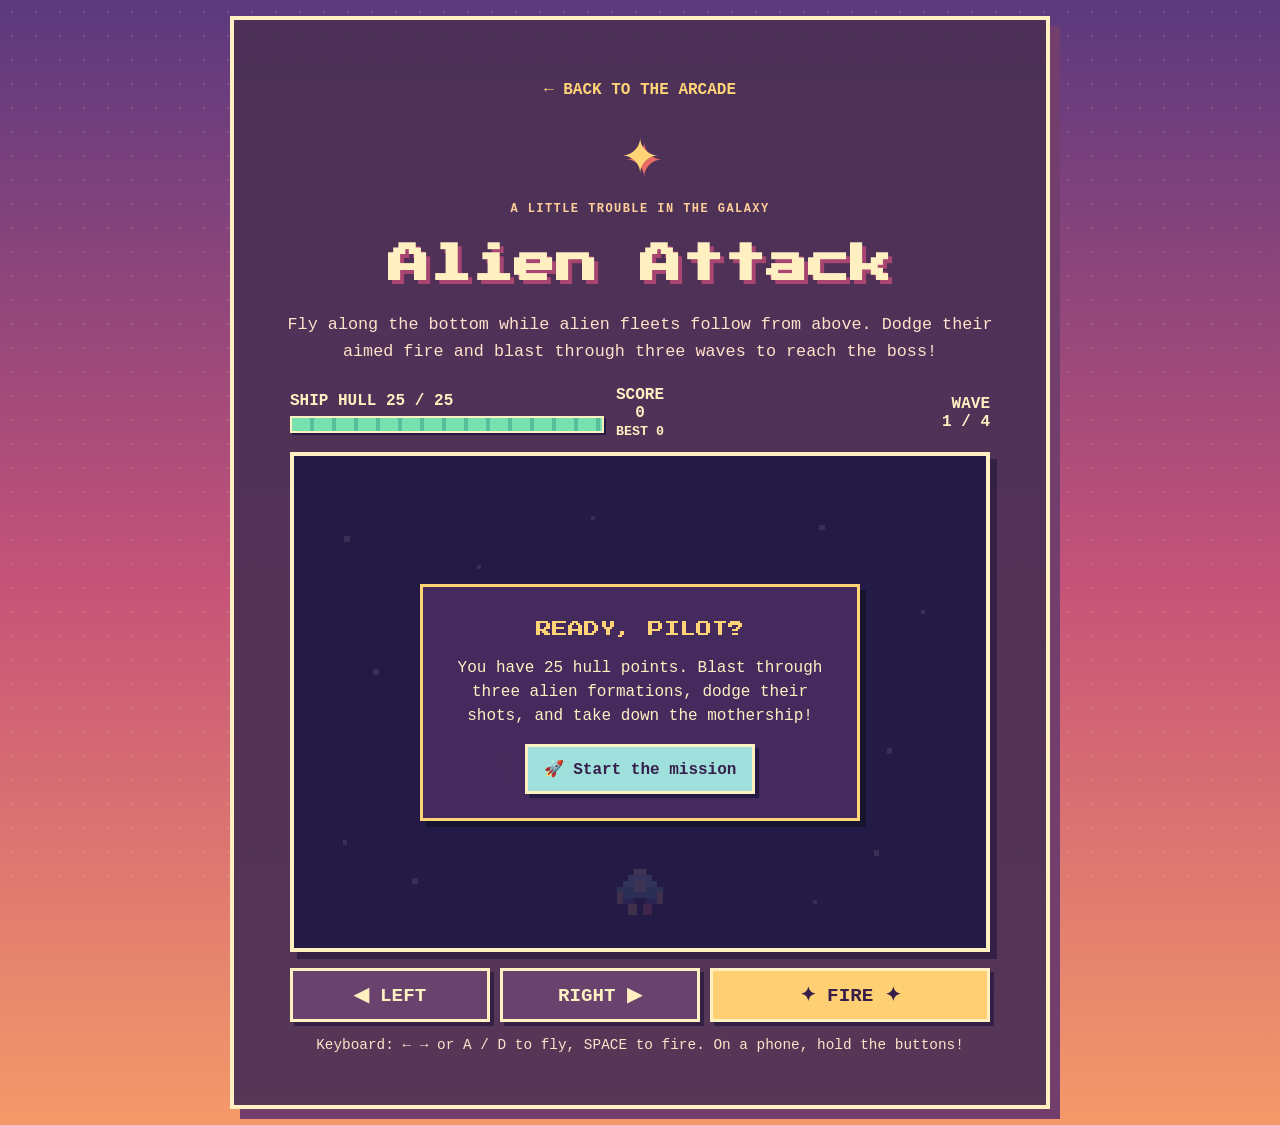
==== games/alien-attack.html @ 05b0c76c "Make alien waves follow the player" ====
<!doctype html>
<html lang="en">
<head>
  <meta charset="utf-8">
  <meta name="viewport" content="width=device-width, initial-scale=1">
  <meta name="theme-color" content="#241a46">
  <title>Alien Attack · Sunset Arcade</title>
  <link rel="icon" href="../Pixel%20Star%20Gamer%20Icon.png" type="image/png">
  <link rel="stylesheet" href="../arcade.css">
  <style>
    .space-game { width: min(100%, 820px); }
    .space-hud { width: min(100%, 700px); margin: 1.25rem auto .8rem; display: grid; grid-template-columns: 1fr auto 1fr; align-items: center; gap: .75rem; text-align: left; font-weight: bold; }
    .hud-score { text-align: center; }
    .hud-wave { text-align: right; }
    .health-track, .boss-track { height: 17px; margin-top: .35rem; border: 2px solid #fff0c2; background: #342347; box-shadow: 2px 2px #241a46; }
    .health-fill { height: 100%; width: 100%; background: repeating-linear-gradient(90deg,#78e1b0 0 18px,#54bf9a 18px 22px); transition: width .2s steps(4,end); }
    .boss-hud { display: none; width: min(100%,700px); margin: 0 auto .65rem; text-align: left; color: #ffd3e6; font-weight: bold; }
    .boss-hud.show { display: block; }
    .boss-fill { height: 100%; width: 100%; background: repeating-linear-gradient(90deg,#fb658d 0 18px,#d74479 18px 22px); transition: width .15s steps(3,end); }
    .space-screen { position: relative; width: min(100%,700px); aspect-ratio: 7 / 5; margin: 0 auto; overflow: hidden; border: 4px solid #fff0c2; background: #201c42; box-shadow: 7px 7px #332044; touch-action: none; }
    .space-svg { display: block; width: 100%; height: 100%; image-rendering: pixelated; }
    .space-overlay { position: absolute; inset: 0; z-index: 4; display: grid; place-items: center; padding: 1rem; background: #241a46df; }
    .space-overlay[hidden] { display: none; }
    .overlay-card { width: min(100%, 440px); padding: clamp(.8rem,4vw,1.5rem); border: 3px solid #ffd477; background: #482b5fee; box-shadow: 6px 6px #17142d; }
    .overlay-card h2 { margin: .25rem 0 .75rem; color: #ffd477; font: 1rem/1.8 "Press Start 2P","Courier New",monospace; }
    .overlay-card p { margin: .5rem 0 1rem; line-height: 1.5; }
    .space-start { min-height: 48px; padding: .75rem 1rem; border: 3px solid #fff0c2; color: #351f4c; background: #9fe0dc; box-shadow: 4px 4px #241a46; font: bold 1rem "Courier New",monospace; cursor: pointer; touch-action: manipulation; }
    .space-start:hover { transform: translateY(-2px); }
    .space-controls { width: min(100%,700px); margin: 1rem auto 0; display: grid; grid-template-columns: 1fr 1fr 1.4fr; gap: .65rem; }
    .space-control { min-height: 54px; border: 3px solid #fff0c2; color: #fff0c2; background: #69436d; box-shadow: 4px 4px #332044; font: bold 1.2rem "Courier New",monospace; touch-action: manipulation; user-select: none; -webkit-user-select: none; }
    .space-control.fire-control { color: #391e49; background: #ffcf73; }
    .space-control:active, .space-control.held { transform: translateY(3px); box-shadow: 1px 1px #332044; background: #956080; }
    .space-control.fire-control:active, .space-control.fire-control.held { background: #ffab59; }
    .space-help { margin: .8rem auto 0; color: #ffe2ca; font-size: .9rem; line-height: 1.5; }
    .engine-pixel { animation: engine .22s steps(2,end) infinite alternate; }
    .pixel-shot { animation: shot-glow .12s steps(2,end) infinite alternate; }
    @keyframes engine { to { opacity: .55; } }
    @keyframes shot-glow { to { opacity: .68; } }
    @media(max-width:560px){
      .space-game { padding-left: .65rem; padding-right: .65rem; }
      .space-hud { grid-template-columns: 1fr auto; font-size: .86rem; gap: .45rem .6rem; }
      .hud-score { grid-column: 1; grid-row: 2; text-align: left; }
      .hud-wave { grid-column: 2; grid-row: 2; }
      .health-track, .boss-track { height: 14px; }
      .space-screen { aspect-ratio: 5 / 4; }
      .space-controls { gap: .5rem; margin-top: .85rem; }
      .space-control { min-height: 58px; font-size: 1.25rem; }
      .space-help { font-size: .82rem; }
      .overlay-card h2 { font-size: .78rem; }
      .overlay-card p { font-size: .9rem; }
    }
    @media(prefers-reduced-motion:reduce){.engine-pixel,.pixel-shot{animation:none}}
  </style>
</head>
<body>
  <main class="game-page space-game">
    <a class="back-link" href="../index.html">← BACK TO THE ARCADE</a>
    <div class="pixel-sun" aria-hidden="true">✦</div>
    <p class="eyebrow">A LITTLE TROUBLE IN THE GALAXY</p>
    <h1>Alien Attack</h1>
    <p class="game-description">Fly along the bottom while alien fleets follow from above. Dodge their aimed fire and blast through three waves to reach the boss!</p>

    <div class="space-hud" aria-label="Game status">
      <div class="hud-health">SHIP HULL <span id="health-readout">25 / 25</span><div class="health-track" role="meter" aria-label="Ship health" aria-valuemin="0" aria-valuemax="25" aria-valuenow="25"><div class="health-fill" id="health-fill"></div></div></div>
      <div class="hud-score">SCORE<br><span id="score-readout">0</span><br><small>BEST <span id="best-readout">0</span></small></div>
      <div class="hud-wave">WAVE<br><span id="wave-readout">1 / 4</span></div>
    </div>
    <div class="boss-hud" id="boss-hud">MOTHERSHIP HULL<div class="boss-track" role="meter" aria-label="Mothership health" aria-valuemin="0" aria-valuemax="40" aria-valuenow="40"><div class="boss-fill" id="boss-fill"></div></div></div>

    <div class="space-screen" id="space-screen" aria-label="Pixel art space battle">
      <svg class="space-svg" id="space-svg" viewBox="0 0 480 320" role="img" aria-label="A tiny pixel spaceship faces an alien fleet among the stars" shape-rendering="crispEdges">
        <defs>
          <g id="ship-art">
            <rect x="12" y="0" width="8" height="4" fill="#fff0c2"/><rect x="8" y="4" width="16" height="4" fill="#9fe0dc"/><rect x="4" y="8" width="24" height="4" fill="#9fe0dc"/><rect x="0" y="12" width="32" height="8" fill="#65c9c0"/><rect x="4" y="20" width="8" height="4" fill="#5b73b9"/><rect x="20" y="20" width="8" height="4" fill="#5b73b9"/><rect x="12" y="8" width="8" height="8" fill="#fff0c2"/><rect x="0" y="16" width="4" height="8" fill="#ffcf73"/><rect x="28" y="16" width="4" height="8" fill="#ffcf73"/>
          </g>
          <g id="alien-art">
            <rect x="8" y="0" width="8" height="4" fill="#cbff8c"/><rect x="4" y="4" width="16" height="4" fill="#9be26f"/><rect x="0" y="8" width="24" height="8" fill="#77d28a"/><rect x="4" y="16" width="4" height="4" fill="#77d28a"/><rect x="16" y="16" width="4" height="4" fill="#77d28a"/><rect x="4" y="8" width="4" height="4" fill="#30264f"/><rect x="16" y="8" width="4" height="4" fill="#30264f"/><rect x="0" y="4" width="4" height="4" fill="#ffd477"/><rect x="20" y="4" width="4" height="4" fill="#ffd477"/>
          </g>
          <g id="alien-blue-art">
            <rect x="8" y="0" width="8" height="4" fill="#b8e6ff"/><rect x="4" y="4" width="16" height="4" fill="#7dc4f0"/><rect x="0" y="8" width="24" height="8" fill="#608ed2"/><rect x="4" y="16" width="4" height="4" fill="#608ed2"/><rect x="16" y="16" width="4" height="4" fill="#608ed2"/><rect x="4" y="8" width="4" height="4" fill="#30264f"/><rect x="16" y="8" width="4" height="4" fill="#30264f"/><rect x="0" y="4" width="4" height="4" fill="#ffe59b"/><rect x="20" y="4" width="4" height="4" fill="#ffe59b"/>
          </g>
          <g id="boss-art">
            <rect x="24" y="0" width="16" height="8" fill="#ffd477"/><rect x="16" y="8" width="32" height="8" fill="#ff8eab"/><rect x="8" y="16" width="48" height="8" fill="#ec5d8e"/><rect x="0" y="24" width="64" height="24" fill="#d74783"/><rect x="8" y="48" width="48" height="8" fill="#d74783"/><rect x="16" y="56" width="8" height="8" fill="#f4779a"/><rect x="40" y="56" width="8" height="8" fill="#f4779a"/><rect x="8" y="28" width="8" height="8" fill="#fff0c2"/><rect x="48" y="28" width="8" height="8" fill="#fff0c2"/><rect x="0" y="8" width="8" height="16" fill="#ffd477"/><rect x="56" y="8" width="8" height="16" fill="#ffd477"/><rect x="24" y="32" width="16" height="8" fill="#632f72"/><rect x="24" y="40" width="16" height="4" fill="#fff0c2"/>
          </g>
        </defs>
        <rect width="480" height="320" fill="#201c42"/>
        <path d="M35 45h4v4h-4zm92 20h3v3h-3zm237-28h4v4h-4zM435 96h3v3h-3zM55 137h4v4h-4zm89 62h3v3h-3zm267-7h4v4h-4zM34 256h3v3h-3zm112-46h4v4h-4zm214 87h3v3h-3zM402 263h4v4h-4zM206 31h3v3h-3zm131 119h3v3h-3zM82 282h4v4h-4z" fill="#fff0c2" opacity=".8"/>
        <g id="enemy-layer"></g><g id="projectile-layer"></g><g id="effect-layer"></g>
        <g id="boss" transform="translate(208 34)" style="display:none"><use href="#boss-art" x="0" y="0"/></g>
        <g id="player" transform="translate(224 276)"><g class="engine-pixel"><rect x="8" y="24" width="6" height="8" fill="#ffcf73"/><rect x="18" y="24" width="6" height="8" fill="#ff806c"/></g><use href="#ship-art" x="0" y="0"/></g>
      </svg>
      <div class="space-overlay" id="space-overlay">
        <div class="overlay-card"><h2 id="overlay-title">READY, PILOT?</h2><p id="overlay-copy">You have 25 hull points. Blast through three alien formations, dodge their shots, and take down the mothership!</p><button class="space-start" id="start-game" type="button">🚀 Start the mission</button></div>
      </div>
    </div>

    <div class="space-controls" aria-label="Spaceship controls">
      <button class="space-control" id="move-left" type="button" aria-label="Move left">◀ LEFT</button>
      <button class="space-control" id="move-right" type="button" aria-label="Move right">RIGHT ▶</button>
      <button class="space-control fire-control" id="fire-button" type="button" aria-label="Fire laser">✦ FIRE ✦</button>
    </div>
    <p class="space-help">Keyboard: ← → or A / D to fly, SPACE to fire. On a phone, hold the buttons!</p>
  </main>
  <script>
    (() => {
      const svg = document.querySelector("#space-svg");
      const screen = document.querySelector("#space-screen");
      const player = document.querySelector("#player");
      const enemyLayer = document.querySelector("#enemy-layer");
      const shotLayer = document.querySelector("#projectile-layer");
      const effectLayer = document.querySelector("#effect-layer");
      const boss = document.querySelector("#boss");
      const overlay = document.querySelector("#space-overlay");
      const overlayTitle = document.querySelector("#overlay-title");
      const overlayCopy = document.querySelector("#overlay-copy");
      const startButton = document.querySelector("#start-game");
      const healthReadout = document.querySelector("#health-readout");
      const healthFill = document.querySelector("#health-fill");
      const healthMeter = healthFill.parentElement;
      const scoreReadout = document.querySelector("#score-readout");
      const bestReadout = document.querySelector("#best-readout");
      const waveReadout = document.querySelector("#wave-readout");
      const bossHud = document.querySelector("#boss-hud");
      const bossFill = document.querySelector("#boss-fill");
      const bossMeter = bossFill.parentElement;
      const held = { left: false, right: false, fire: false };
      const keyState = new Set();
      const W = 480, H = 320, MAX_HP = 25, BOSS_HP = 40;
      let x = W / 2, hp = MAX_HP, score = 0, best = 0, wave = 1;
      let enemies = [], shots = [], enemyShots = [], bossHp = BOSS_HP;
      let bossMode = false, running = false, lastTime = 0, playerFireAt = 0, enemyFireAt = 0;
      let animation = 0, transitionTimer = 0, invulnerableUntil = 0, bossX = W / 2 - 32;

      try { best = Number(localStorage.getItem("alienAttackBest")) || 0; } catch (_) { /* storage may be disabled */ }
      bestReadout.textContent = String(best);

      function svgEl(tag, attrs = {}) {
        const node = document.createElementNS("http://www.w3.org/2000/svg", tag);
        for (const [name, value] of Object.entries(attrs)) node.setAttribute(name, value);
        return node;
      }
      function updateHud() {
        healthReadout.textContent = `${hp} / ${MAX_HP}`;
        healthFill.style.width = `${hp / MAX_HP * 100}%`;
        healthMeter.setAttribute("aria-valuenow", hp);
        scoreReadout.textContent = String(score);
        if (score > best) {
          best = score;
          bestReadout.textContent = String(best);
          try { localStorage.setItem("alienAttackBest", String(best)); } catch (_) { /* storage may be disabled */ }
        }
        waveReadout.textContent = bossMode ? "BOSS!" : `${wave} / 4`;
        bossFill.style.width = `${bossHp / BOSS_HP * 100}%`;
        bossMeter.setAttribute("aria-valuenow", bossHp);
      }
      function makeEnemy(index, row, col, startX) {
        const enemyX = startX + col * 62;
        const enemyY = 45 + row * 42;
        const group = svgEl("g", { transform: `translate(${enemyX} ${enemyY})`, "data-id": index });
        const sprite = svgEl("use", { href: row === 0 ? "#alien-art" : "#alien-blue-art", x: 0, y: 0 });
        group.append(sprite);
        enemyLayer.append(group);
        return { x: enemyX, y: enemyY, node: group };
      }
      function makeWave() {
        enemies = [];
        enemyLayer.replaceChildren();
        bossMode = false;
        boss.style.display = "none";
        bossHud.classList.remove("show");
        const rows = wave === 1 ? 2 : wave === 2 ? 3 : 4;
        const cols = wave === 1 ? 5 : wave === 2 ? 6 : 7;
        const formationWidth = (cols - 1) * 62 + 24;
        const startX = (W - formationWidth) / 2;
        let id = 0;
        for (let r = 0; r < rows; r++) for (let c = 0; c < cols; c++) enemies.push(makeEnemy(id++, r, c, startX));
        enemyFireAt = performance.now() + 700;
        updateHud();
      }
      function makeBoss() {
        enemies = [];
        enemyLayer.replaceChildren();
        bossMode = true;
        bossHp = BOSS_HP;
        bossX = W / 2 - 32;
        boss.setAttribute("transform", `translate(${bossX} 34)`);
        boss.style.display = "block";
        bossHud.classList.add("show");
        enemyFireAt = performance.now() + 900;
        updateHud();
      }
      function addShot(xPos, yPos, fromEnemy = false, color = "#9fe0dc", width = 4, height = 12, velocityX = 0) {
        const node = svgEl("rect", { x: xPos - width / 2, y: yPos, width, height, fill: color, class: "pixel-shot" });
        shotLayer.append(node);
        (fromEnemy ? enemyShots : shots).push({ x: xPos, y: yPos, node, speed: fromEnemy ? 155 : 280, width, height, velocityX });
      }
      function addBurst(xPos, yPos, color = "#ffd477") {
        const g = svgEl("g", { transform: `translate(${xPos} ${yPos})` });
        for (const [dx, dy, size] of [[-8,0,4],[8,0,4],[0,-8,4],[0,8,4],[-5,-5,3],[5,5,3]]) g.append(svgEl("rect", { x: dx, y: dy, width: size, height: size, fill: color }));
        effectLayer.append(g);
        window.setTimeout(() => g.remove(), 170);
      }
      function damagePlayer(amount, now) {
        if (now < invulnerableUntil || !running) return;
        hp = Math.max(0, hp - amount);
        invulnerableUntil = now + 500;
        updateHud();
        addBurst(x, 282, "#ff806c");
        if (hp <= 0) endGame(false);
      }
      function clearShots() {
        shots = [];
        enemyShots = [];
        shotLayer.replaceChildren();
      }
      function nextWave() {
        if (wave < 3) {
          wave++;
          waveReadout.textContent = `${wave} / 4`;
          transitionTimer = performance.now() + 800;
          overlayTitle.textContent = `WAVE ${wave}`;
          overlayCopy.textContent = ["The aliens are getting organized!", "A bigger formation is heading your way!"][wave - 2];
          overlay.querySelector(".overlay-card").classList.add("between-waves");
          overlay.style.background = "#241a4688";
          overlay.hidden = false;
          return;
        }
        wave = 4;
        makeBoss();
        overlayTitle.textContent = "MOTHERSHIP INCOMING!";
        overlayCopy.textContent = "The alien commander is here. Keep firing and watch out for the triple-shot!";
        overlay.querySelector(".overlay-card").classList.add("between-waves");
        overlay.style.background = "#241a4688";
        overlay.hidden = false;
        transitionTimer = performance.now() + 1100;
        updateHud();
      }
      function endGame(victory) {
        running = false;
        cancelAnimationFrame(animation);
        window.clearTimeout(transitionTimer);
        clearShots();
        overlay.hidden = false;
        overlay.style.background = "#241a46df";
        overlay.querySelector(".overlay-card").classList.remove("between-waves");
        overlayTitle.textContent = victory ? "GALAXY SAVED!" : "GAME OVER";
        overlayCopy.textContent = victory
          ? `You blasted the mothership! Final score: ${score}. Best score: ${best}. You are a star pilot!`
          : `Your ship took ${MAX_HP - hp} hits. Final score: ${score}. ${score > 0 ? "One more mission?" : "The galaxy is counting on you!"}`;
        startButton.textContent = victory ? "🚀 Play again" : "↻ Try again";
      }
      function startGame() {
        cancelAnimationFrame(animation);
        window.clearTimeout(transitionTimer);
        transitionTimer = 0;
        running = true;
        x = W / 2;
        hp = MAX_HP;
        score = 0;
        wave = 1;
        bossHp = BOSS_HP;
        bossMode = false;
        lastTime = performance.now();
        playerFireAt = 0;
        invulnerableUntil = 0;
        held.left = held.right = held.fire = false;
        overlay.hidden = true;
        overlay.querySelector(".overlay-card").classList.remove("between-waves");
        overlay.style.background = "#241a46df";
        startButton.textContent = "🚀 Start the mission";
        clearShots();
        makeWave();
        updateHud();
        animation = requestAnimationFrame(frame);
      }
      function firePlayer(now) {
        if (now < playerFireAt) return;
        addShot(x, 265, false, "#9fe0dc", 5, 14);
        playerFireAt = now + 200;
      }
      function enemyFire(now) {
        if (now < enemyFireAt) return;
        if (bossMode) {
          for (const offset of [-24, 0, 24]) {
            const shotX = bossX + 32 + offset;
            const aim = Math.max(-90, Math.min(90, (x - shotX) * .32));
            addShot(shotX, 101, true, "#ff729d", 7, 15, aim);
          }
          enemyFireAt = now + Math.max(520, 1000 - (BOSS_HP - bossHp) * 8);
        } else if (enemies.length) {
          const shooter = enemies[Math.floor(Math.random() * enemies.length)];
          const shotX = shooter.x + 12;
          const aim = Math.max(-90, Math.min(90, (x - shotX) * .32));
          addShot(shotX, shooter.y + 20, true, "#ff9c88", 5, 10, aim);
          if (wave >= 3 && Math.random() > .45) addShot(shotX, shooter.y + 20, true, "#ffd477", 4, 9, aim * .65);
          enemyFireAt = now + Math.max(450, 1400 - wave * 220 - score * 2);
        }
      }
      function frame(now) {
        if (!running) return;
        const dt = Math.min((now - lastTime) / 1000, .04);
        lastTime = now;
        if (transitionTimer) {
          if (now >= transitionTimer) {
            transitionTimer = 0;
            overlay.hidden = true;
            if (bossMode) { /* boss already in place */ } else makeWave();
          }
          animation = requestAnimationFrame(frame);
          return;
        }
        const left = held.left || keyState.has("ArrowLeft") || keyState.has("a") || keyState.has("A");
        const right = held.right || keyState.has("ArrowRight") || keyState.has("d") || keyState.has("D");
        const firing = held.fire || keyState.has(" ") || keyState.has("Space");
        if (left) x -= 230 * dt;
        if (right) x += 230 * dt;
        x = Math.max(18, Math.min(W - 18, x));
        player.setAttribute("transform", `translate(${x - 16} 276)`);
        player.style.opacity = now < invulnerableUntil && Math.floor(now / 70) % 2 ? ".35" : "1";
        if (firing) firePlayer(now);

        if (bossMode) {
          const targetBossX = Math.max(12, Math.min(W - 76, x - 32));
          const bossStep = 140 * dt;
          bossX += Math.max(-bossStep, Math.min(bossStep, targetBossX - bossX));
          boss.setAttribute("transform", `translate(${bossX} 34)`);
          if (bossHp <= 0) {
            score += 1000;
            updateHud();
            endGame(true);
            return;
          }
        } else {
          if (enemies.length) {
            let minX = Infinity, maxX = -Infinity;
            for (const enemy of enemies) {
              minX = Math.min(minX, enemy.x);
              maxX = Math.max(maxX, enemy.x + 24);
            }
            const formationWidth = maxX - minX;
            const targetLeft = Math.max(15, Math.min(W - 15 - formationWidth, x - formationWidth / 2));
            const followStep = (150 + wave * 10) * dt;
            const formationShift = Math.max(-followStep, Math.min(followStep, targetLeft - minX));
            for (const enemy of enemies) {
              enemy.x += formationShift;
              enemy.node.setAttribute("transform", `translate(${enemy.x} ${enemy.y})`);
            }
          }
          enemyFire(now);
          if (!enemies.length) { nextWave(); }
        }

        for (const shot of shots) {
          shot.y -= shot.speed * dt;
          shot.node.setAttribute("y", shot.y);
          if (shot.y < -20) { shot.node.remove(); shot.dead = true; continue; }
          if (bossMode) {
            if (shot.x >= bossX && shot.x <= bossX + 64 && shot.y < 96 && shot.y > 34) {
              shot.node.remove(); shot.dead = true; bossHp--; score += 10; addBurst(shot.x, Math.max(35, shot.y), "#ffd477"); updateHud();
            }
          } else {
            const target = enemies.find(e => shot.x >= e.x - 3 && shot.x <= e.x + 27 && shot.y <= e.y + 22 && shot.y + 14 >= e.y);
            if (target) {
              shot.node.remove(); shot.dead = true; target.node.remove(); enemies = enemies.filter(e => e !== target); score += 100; addBurst(target.x + 12, target.y + 10, "#cbff8c"); updateHud();
            }
          }
        }
        shots = shots.filter(s => !s.dead);
        for (const shot of enemyShots) {
          shot.y += shot.speed * dt;
          shot.x += shot.velocityX * dt;
          shot.node.setAttribute("x", shot.x - shot.width / 2);
          shot.node.setAttribute("y", shot.y);
          if (shot.y > H || shot.x < -20 || shot.x > W + 20) { shot.node.remove(); shot.dead = true; continue; }
          if (shot.y > 268 && shot.y < 305 && Math.abs(shot.x - x) < 21) {
            shot.node.remove(); shot.dead = true; damagePlayer(1, now);
          }
        }
        enemyShots = enemyShots.filter(s => !s.dead);
        animation = requestAnimationFrame(frame);
      }

      function bindHold(button, prop) {
        button.addEventListener("pointerdown", event => { event.preventDefault(); held[prop] = true; button.classList.add("held"); button.setPointerCapture?.(event.pointerId); });
        const release = () => { held[prop] = false; button.classList.remove("held"); };
        button.addEventListener("pointerup", release);
        button.addEventListener("pointercancel", release);
        button.addEventListener("lostpointercapture", release);
        button.addEventListener("contextmenu", event => event.preventDefault());
      }
      bindHold(document.querySelector("#move-left"), "left");
      bindHold(document.querySelector("#move-right"), "right");
      bindHold(document.querySelector("#fire-button"), "fire");
      window.addEventListener("keydown", event => {
        if (["ArrowLeft", "ArrowRight", " "].includes(event.key)) event.preventDefault();
        keyState.add(event.key);
      });
      window.addEventListener("keyup", event => keyState.delete(event.key));
      window.addEventListener("blur", () => { keyState.clear(); held.left = held.right = held.fire = false; });
      startButton.addEventListener("click", startGame);
      updateHud();
    })();
  </script>
</body>
</html>
---- arcade.css ----
@import url('https://fonts.googleapis.com/css2?family=Press+Start+2P&display=swap');
:root{color-scheme:dark;--plum:#512c5d;--deep:#332044;--rose:#d45b78;--peach:#ffa66e;--cream:#fff0c2;--pale:#ffe2ca}*{box-sizing:border-box}body{min-height:100vh;min-height:100svh;margin:0;padding:max(1rem,env(safe-area-inset-top)) max(1rem,env(safe-area-inset-right)) max(1rem,env(safe-area-inset-bottom)) max(1rem,env(safe-area-inset-left));display:grid;place-items:center;color:var(--cream);text-align:center;font-family:"Courier New",monospace;background:linear-gradient(180deg,#5b397e 0%,#c65378 52%,#f49a69 100%);image-rendering:pixelated;cursor:url("data:image/svg+xml,%3Csvg xmlns='http://www.w3.org/2000/svg' width='32' height='32' viewBox='0 0 16 16'%3E%3Cpath fill='%23ffe7a3' d='M7 0h2v5h5v2h2v2h-2v2h-2v2h-2v3H6v-3H4v-2H2V9H0V7h2V5h3V3h2z'/%3E%3Cpath fill='%23ef776e' d='M7 3h2v4h4v2H9v4H7V9H4V7h3z'/%3E%3C/svg%3E") 8 8,auto}body:before{content:"";position:fixed;inset:0;pointer-events:none;opacity:.15;background-image:radial-gradient(#fff0c2 1px,transparent 1px);background-size:24px 24px}main{position:relative;width:min(100%,760px);min-width:0;padding:clamp(1.2rem,5vw,3rem);border:4px solid var(--cream);background:#4b3155ef;box-shadow:10px 10px #713e6d}.pixel-sun{color:#ffd477;font-size:3rem;text-shadow:4px 4px #e86c65}.eyebrow,.footer-note{color:#ffcf9b;font-size:.75rem;font-weight:bold;letter-spacing:.12em;line-height:1.8}h1{margin:.5rem 0 1rem;font-family:"Press Start 2P","Courier New",monospace;font-size:clamp(1.5rem,6vw,2.6rem);line-height:1.5;text-shadow:4px 4px #a84671}.intro{margin:0 auto 2rem;color:var(--pale);font-size:1.1rem;line-height:1.7}.game-grid{display:grid;grid-template-columns:repeat(2,minmax(0,1fr));gap:1rem;text-align:left}.game-card{min-height:220px;display:flex;flex-direction:column;padding:1.25rem;border:3px solid #ffcf9b;color:var(--cream);text-decoration:none;background:#754366;box-shadow:5px 5px var(--deep);transition:transform .15s steps(2,end)}.game-card:hover,.game-card:focus-visible{transform:translate(-3px,-3px);background:#91506c;outline:3px solid white}.card-icon{color:#ffe59b;font-size:2rem;line-height:1.5}.sprout{color:#b8e99a}.card-title{margin:.5rem 0;font-family:"Press Start 2P","Courier New",monospace;font-size:.75rem;line-height:1.8}.card-copy{color:var(--pale);font-size:1rem;line-height:1.5}.play-link{margin-top:auto;padding-top:1rem;color:#ffd477;font-weight:bold}.footer-note{margin:2rem 0 0;font-size:.65rem}.game-page{width:min(100%,650px)}.game-page>*{max-width:100%}.back-link{display:inline-flex;align-items:center;min-height:44px;margin-bottom:1rem;color:#ffd477;font-weight:bold;text-decoration:none}.back-link:hover,.back-link:focus-visible{color:white;text-decoration:underline}.game-description{color:var(--pale);font-size:1.05rem;line-height:1.6}#play-area{position:relative;width:min(100%,560px);height:230px;margin:2rem auto 0;overflow:hidden;border:4px solid var(--cream);background:linear-gradient(180deg,#f8b16b 0%,#e97873 52%,#b7597c 53%);box-shadow:7px 7px #332044}#shy-button{position:absolute;left:50%;top:50%;transform:translate(-50%,-50%);min-height:48px;padding:.8rem 1rem;border:4px solid var(--cream);color:white;background:#d94f68;box-shadow:5px 5px #823d68;font:bold .9rem "Courier New",monospace;cursor:pointer;touch-action:manipulation;transition:left .16s steps(3,end),top .16s steps(3,end)}#message{min-height:2.5em;margin:1.5rem 0 0;color:var(--cream);font-weight:bold;line-height:1.6}.garden-scene{position:relative;height:clamp(230px,70vw,270px);display:grid;place-items:end center;margin:2rem auto 1.5rem;overflow:hidden;border:4px solid var(--cream);background:linear-gradient(#f8b16b 0 58%,#e97873 58% 76%,#80506a 76%);box-shadow:7px 7px #332044}.garden-scene:before{content:"☀";position:absolute;top:1rem;right:1.5rem;color:#ffe291;font-size:2rem;text-shadow:3px 3px #df6b68}.garden-ground{position:relative;z-index:1;width:100%;height:58px;background:repeating-linear-gradient(90deg,#75516b 0 24px,#805b70 24px 48px);border-top:5px solid #bd776e}.plant-sprite{position:absolute;z-index:2;bottom:43px;left:50%;width:clamp(140px,46vw,180px);height:auto;aspect-ratio:8/9;transform:translateX(-50%);image-rendering:pixelated;transition:transform .2s steps(3,end)}.plant-sprite.growing{transform:translateX(-50%) translateY(-4px) scale(1.04)}.plant-sprite .growth{display:none}.plant-sprite[data-stage="0"] .growth-0,.plant-sprite[data-stage="1"] .growth-1,.plant-sprite[data-stage="2"] .growth-2,.plant-sprite[data-stage="3"] .growth-3,.plant-sprite[data-stage="4"] .growth-4,.plant-sprite[data-stage="5"] .growth-5{display:inline}.water-button{min-height:48px;max-width:100%;padding:.8rem 1.2rem;border:4px solid var(--cream);color:#482b50;background:#9fe0dc;box-shadow:5px 5px #514175;font:bold 1rem "Courier New",monospace;cursor:pointer;touch-action:manipulation}.water-button:hover{transform:translateY(-2px)}.water-button:active{transform:translateY(3px);box-shadow:2px 2px #514175}button,a{-webkit-tap-highlight-color:transparent}button:focus-visible,a:focus-visible{outline:3px solid white;outline-offset:4px}
@media(hover:none),(pointer:coarse){body{cursor:auto}.game-card:hover,.game-card:focus-visible{transform:none}}
@media(max-width:560px){body{place-items:start center;padding:max(.8rem,env(safe-area-inset-top)) max(.7rem,env(safe-area-inset-right)) max(1rem,env(safe-area-inset-bottom)) max(.7rem,env(safe-area-inset-left))}.game-grid{grid-template-columns:1fr}.game-card{min-height:160px;padding:1rem}main{padding:1.1rem .9rem;box-shadow:6px 6px #713e6d}.pixel-sun{font-size:2.4rem}h1{font-size:clamp(1.15rem,7vw,1.7rem);overflow-wrap:anywhere}.intro,.game-description{font-size:1rem}#play-area{height:clamp(210px,65vw,260px)}.garden-scene{margin-top:1.5rem}.plant-sprite{bottom:38px}}
@media(max-width:360px){.game-hud{gap:.35rem!important}.game-hud span{padding:.4rem!important}}
@media(prefers-reduced-motion:reduce){*,*:before,*:after{transition-duration:.01ms!important}}
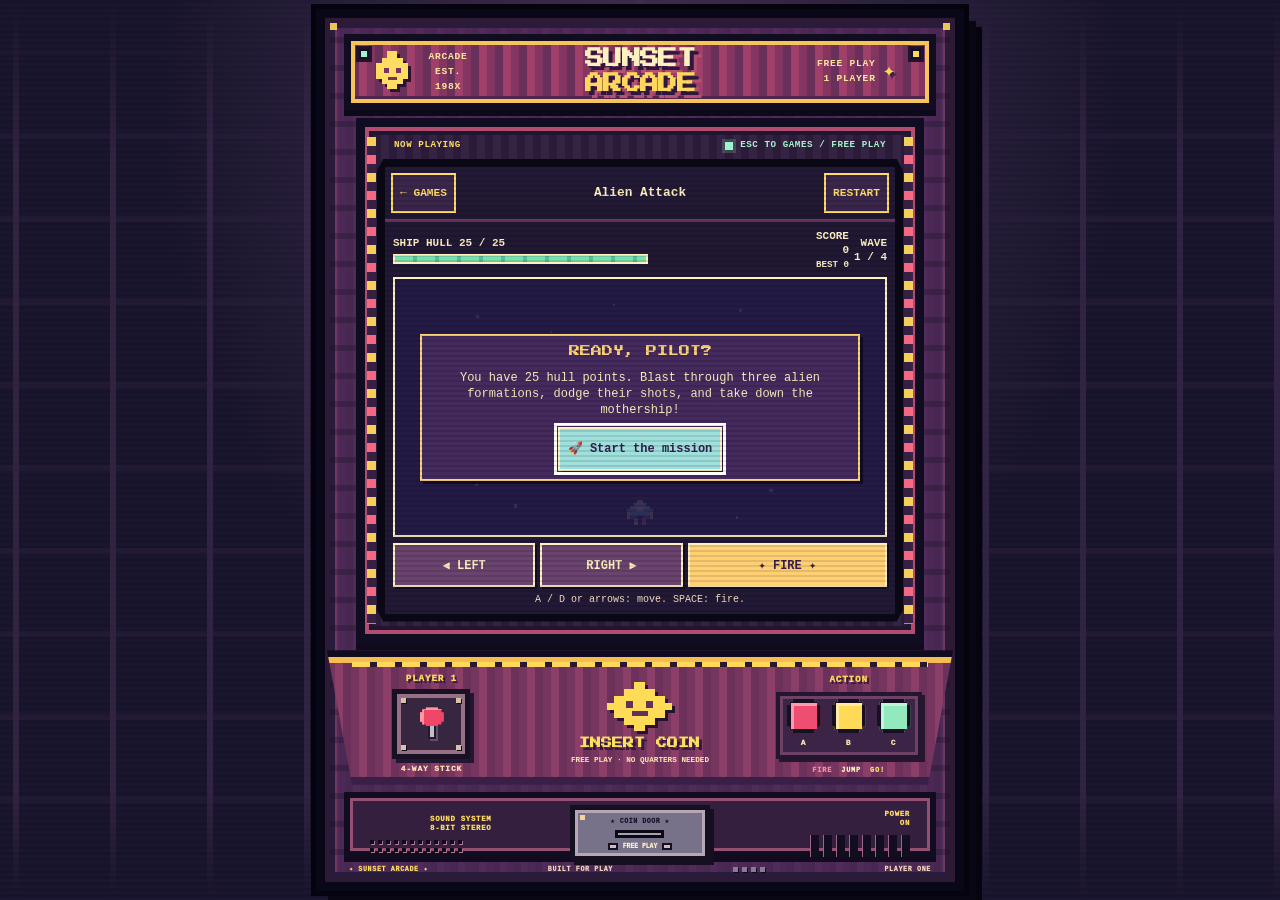
==== commit 53fd5b58: "feat: play all games inside the shared arcade cabinet" ====
--- a/games/alien-attack.html
+++ b/games/alien-attack.html
@@ -17,7 +17,7 @@
     .boss-hud { display: none; width: min(100%,700px); margin: 0 auto .65rem; text-align: left; color: #ffd3e6; font-weight: bold; }
     .boss-hud.show { display: block; }
     .boss-fill { height: 100%; width: 100%; background: repeating-linear-gradient(90deg,#fb658d 0 18px,#d74479 18px 22px); transition: width .15s steps(3,end); }
-    .space-screen { position: relative; width: min(100%,700px); aspect-ratio: 7 / 5; margin: 0 auto; overflow: hidden; border: 4px solid #fff0c2; background: #201c42; box-shadow: 7px 7px #332044; touch-action: none; }
+    .space-screen { position: relative; width: min(100%,700px); aspect-ratio: 7 / 5; margin: 0 auto; overflow: hidden; border: 4px solid #fff0c2; background: #201c42; box-shadow: 7px 7px #332044; touch-action: none; overscroll-behavior: contain; }
     .space-svg { display: block; width: 100%; height: 100%; image-rendering: pixelated; }
     .space-overlay { position: absolute; inset: 0; z-index: 4; display: grid; place-items: center; padding: 1rem; background: #241a46df; }
     .space-overlay[hidden] { display: none; }
@@ -26,8 +26,8 @@
     .overlay-card p { margin: .5rem 0 1rem; line-height: 1.5; }
     .space-start { min-height: 48px; padding: .75rem 1rem; border: 3px solid #fff0c2; color: #351f4c; background: #9fe0dc; box-shadow: 4px 4px #241a46; font: bold 1rem "Courier New",monospace; cursor: pointer; touch-action: manipulation; }
     .space-start:hover { transform: translateY(-2px); }
-    .space-controls { width: min(100%,700px); margin: 1rem auto 0; display: grid; grid-template-columns: 1fr 1fr 1.4fr; gap: .65rem; }
-    .space-control { min-height: 54px; border: 3px solid #fff0c2; color: #fff0c2; background: #69436d; box-shadow: 4px 4px #332044; font: bold 1.2rem "Courier New",monospace; touch-action: manipulation; user-select: none; -webkit-user-select: none; }
+    .space-controls { width: min(100%,700px); margin: 1rem auto 0; display: grid; grid-template-columns: 1fr 1fr 1.4fr; gap: .65rem; touch-action: none; overscroll-behavior: contain; user-select: none; -webkit-user-select: none; }
+    .space-control { min-height: 54px; border: 3px solid #fff0c2; color: #fff0c2; background: #69436d; box-shadow: 4px 4px #332044; font: bold 1.2rem "Courier New",monospace; touch-action: none; user-select: none; -webkit-user-select: none; }
     .space-control.fire-control { color: #391e49; background: #ffcf73; }
     .space-control:active, .space-control.held { transform: translateY(3px); box-shadow: 1px 1px #332044; background: #956080; }
     .space-control.fire-control:active, .space-control.fire-control.held { background: #ffab59; }
@@ -51,6 +51,8 @@
     }
     @media(prefers-reduced-motion:reduce){.engine-pixel,.pixel-shot{animation:none}}
   </style>
+  <link rel="stylesheet" href="../game-shell.css">
+  <script src="../game-shell.js"></script>
 </head>
 <body>
   <main class="game-page space-game">
@@ -127,11 +129,19 @@
       const keyState = new Set();
       const W = 480, H = 320, MAX_HP = 25, BOSS_HP = 40;
       let x = W / 2, hp = MAX_HP, score = 0, best = 0, wave = 1;
-      let enemies = [], shots = [], enemyShots = [], bossHp = BOSS_HP;
+      let enemies = [], minions = [], shots = [], enemyShots = [], bossHp = BOSS_HP;
       let bossMode = false, running = false, lastTime = 0, playerFireAt = 0, enemyFireAt = 0;
       let animation = 0, transitionTimer = 0, invulnerableUntil = 0, bossX = W / 2 - 32;
+      let hiddenAt = null;
+
+      function releaseControls() {
+        keyState.clear();
+        held.left = held.right = held.fire = false;
+        document.querySelectorAll(".space-control").forEach(button => button.classList.remove("held"));
+      }
 
       try { best = Number(localStorage.getItem("alienAttackBest")) || 0; } catch (_) { /* storage may be disabled */ }
+      if (!Number.isFinite(best) || best < 0) best = 0;
       bestReadout.textContent = String(best);
 
       function svgEl(tag, attrs = {}) {
@@ -163,7 +173,9 @@
         return { x: enemyX, y: enemyY, node: group };
       }
       function makeWave() {
+        clearShots();
         enemies = [];
+        clearMinions();
         enemyLayer.replaceChildren();
         bossMode = false;
         boss.style.display = "none";
@@ -178,7 +190,9 @@
         updateHud();
       }
       function makeBoss() {
+        clearShots();
         enemies = [];
+        clearMinions();
         enemyLayer.replaceChildren();
         bossMode = true;
         bossHp = BOSS_HP;
@@ -189,10 +203,25 @@
         enemyFireAt = performance.now() + 900;
         updateHud();
       }
-      function addShot(xPos, yPos, fromEnemy = false, color = "#9fe0dc", width = 4, height = 12, velocityX = 0) {
+      function addShot(xPos, yPos, fromEnemy = false, color = "#9fe0dc", width = 4, height = 12, velocityX = 0, velocityY = fromEnemy ? 155 : -280) {
         const node = svgEl("rect", { x: xPos - width / 2, y: yPos, width, height, fill: color, class: "pixel-shot" });
         shotLayer.append(node);
-        (fromEnemy ? enemyShots : shots).push({ x: xPos, y: yPos, node, speed: fromEnemy ? 155 : 280, width, height, velocityX });
+        (fromEnemy ? enemyShots : shots).push({ x: xPos, y: yPos, node, velocityX, velocityY, width, height });
+      }
+      function clearMinions() {
+        for (const minion of minions) minion.node.remove();
+        minions = [];
+      }
+      function launchMinions() {
+        const offsets = [-30, 0, 30];
+        for (const offset of offsets) {
+          const minionX = Math.max(8, Math.min(W - 32, bossX + 20 + offset));
+          const node = svgEl("g", { transform: `translate(${minionX} 104)` });
+          node.append(svgEl("use", { href: "#alien-blue-art", x: 0, y: 0 }));
+          enemyLayer.append(node);
+          minions.push({ x: minionX, y: 104, node });
+        }
+        addBurst(bossX + 32, 100, "#b8e6ff");
       }
       function addBurst(xPos, yPos, color = "#ffd477") {
         const g = svgEl("g", { transform: `translate(${xPos} ${yPos})` });
@@ -228,7 +257,7 @@
         wave = 4;
         makeBoss();
         overlayTitle.textContent = "MOTHERSHIP INCOMING!";
-        overlayCopy.textContent = "The alien commander is here. Keep firing and watch out for the triple-shot!";
+        overlayCopy.textContent = "The mothership fires a five-shot fan and sometimes sends three little aliens after you!";
         overlay.querySelector(".overlay-card").classList.add("between-waves");
         overlay.style.background = "#241a4688";
         overlay.hidden = false;
@@ -236,10 +265,13 @@
         updateHud();
       }
       function endGame(victory) {
+        if (!running) return;
         running = false;
+        releaseControls();
         cancelAnimationFrame(animation);
-        window.clearTimeout(transitionTimer);
+        transitionTimer = 0;
         clearShots();
+        clearMinions();
         overlay.hidden = false;
         overlay.style.background = "#241a46df";
         overlay.querySelector(".overlay-card").classList.remove("between-waves");
@@ -251,8 +283,8 @@
       }
       function startGame() {
         cancelAnimationFrame(animation);
-        window.clearTimeout(transitionTimer);
         transitionTimer = 0;
+        hiddenAt = null;
         running = true;
         x = W / 2;
         hp = MAX_HP;
@@ -263,30 +295,38 @@
         lastTime = performance.now();
         playerFireAt = 0;
         invulnerableUntil = 0;
-        held.left = held.right = held.fire = false;
+        releaseControls();
+        effectLayer.replaceChildren();
+        player.setAttribute("transform", `translate(${x - 16} 276)`);
+        player.style.opacity = "1";
         overlay.hidden = true;
         overlay.querySelector(".overlay-card").classList.remove("between-waves");
         overlay.style.background = "#241a46df";
         startButton.textContent = "🚀 Start the mission";
         clearShots();
+        clearMinions();
         makeWave();
         updateHud();
         animation = requestAnimationFrame(frame);
       }
       function firePlayer(now) {
-        if (now < playerFireAt) return;
+        if (!running || document.hidden || transitionTimer || now < playerFireAt) return;
         addShot(x, 265, false, "#9fe0dc", 5, 14);
         playerFireAt = now + 200;
       }
       function enemyFire(now) {
         if (now < enemyFireAt) return;
         if (bossMode) {
-          for (const offset of [-24, 0, 24]) {
-            const shotX = bossX + 32 + offset;
-            const aim = Math.max(-90, Math.min(90, (x - shotX) * .32));
-            addShot(shotX, 101, true, "#ff729d", 7, 15, aim);
-          }
-          enemyFireAt = now + Math.max(520, 1000 - (BOSS_HP - bossHp) * 8);
+          if (Math.random() < .68) {
+            for (const angle of [-60, -30, 0, 30, 60]) {
+              const radians = angle * Math.PI / 180;
+              const speed = 175;
+              addShot(bossX + 32, 101, true, "#ff729d", 7, 15, Math.sin(radians) * speed, Math.cos(radians) * speed);
+            }
+          } else {
+            launchMinions();
+          }
+          enemyFireAt = now + Math.max(900, 1550 - (BOSS_HP - bossHp) * 8) + Math.random() * 450;
         } else if (enemies.length) {
           const shooter = enemies[Math.floor(Math.random() * enemies.length)];
           const shotX = shooter.x + 12;
@@ -309,9 +349,9 @@
           animation = requestAnimationFrame(frame);
           return;
         }
-        const left = held.left || keyState.has("ArrowLeft") || keyState.has("a") || keyState.has("A");
-        const right = held.right || keyState.has("ArrowRight") || keyState.has("d") || keyState.has("D");
-        const firing = held.fire || keyState.has(" ") || keyState.has("Space");
+        const left = held.left || keyState.has("arrowleft") || keyState.has("a");
+        const right = held.right || keyState.has("arrowright") || keyState.has("d");
+        const firing = held.fire || keyState.has(" ");
         if (left) x -= 230 * dt;
         if (right) x += 230 * dt;
         x = Math.max(18, Math.min(W - 18, x));
@@ -324,12 +364,25 @@
           const bossStep = 140 * dt;
           bossX += Math.max(-bossStep, Math.min(bossStep, targetBossX - bossX));
           boss.setAttribute("transform", `translate(${bossX} 34)`);
-          if (bossHp <= 0) {
-            score += 1000;
-            updateHud();
-            endGame(true);
-            return;
-          }
+          enemyFire(now);
+          for (const minion of minions) {
+            const targetX = x - 12;
+            const minionStep = 58 * dt;
+            minion.x += Math.max(-minionStep, Math.min(minionStep, targetX - minion.x));
+            minion.y += 68 * dt;
+            minion.node.setAttribute("transform", `translate(${minion.x} ${minion.y})`);
+            if (minion.y > 258 && Math.abs(minion.x + 12 - x) < 23) {
+              addBurst(minion.x + 12, minion.y + 10, "#b8e6ff");
+              minion.node.remove();
+              minion.dead = true;
+              damagePlayer(2, now);
+              if (!running) return;
+            } else if (minion.y > H) {
+              minion.node.remove();
+              minion.dead = true;
+            }
+          }
+          minions = minions.filter(minion => !minion.dead);
         } else {
           if (enemies.length) {
             let minX = Infinity, maxX = -Infinity;
@@ -347,16 +400,29 @@
             }
           }
           enemyFire(now);
-          if (!enemies.length) { nextWave(); }
+          if (!enemies.length) {
+            nextWave();
+            animation = requestAnimationFrame(frame);
+            return;
+          }
         }
 
         for (const shot of shots) {
-          shot.y -= shot.speed * dt;
+          shot.y += shot.velocityY * dt;
           shot.node.setAttribute("y", shot.y);
           if (shot.y < -20) { shot.node.remove(); shot.dead = true; continue; }
           if (bossMode) {
-            if (shot.x >= bossX && shot.x <= bossX + 64 && shot.y < 96 && shot.y > 34) {
+            const minion = minions.find(m => !m.dead && shot.x >= m.x - 3 && shot.x <= m.x + 27 && shot.y <= m.y + 22 && shot.y + shot.height >= m.y);
+            if (minion) {
+              shot.node.remove(); shot.dead = true; minion.node.remove(); minion.dead = true; score += 100; addBurst(minion.x + 12, minion.y + 10, "#cbff8c"); updateHud();
+            } else if (shot.x >= bossX && shot.x <= bossX + 64 && shot.y < 96 && shot.y > 34) {
               shot.node.remove(); shot.dead = true; bossHp--; score += 10; addBurst(shot.x, Math.max(35, shot.y), "#ffd477"); updateHud();
+              if (bossHp <= 0) {
+                score += 1000;
+                updateHud();
+                endGame(true);
+                return;
+              }
             }
           } else {
             const target = enemies.find(e => shot.x >= e.x - 3 && shot.x <= e.x + 27 && shot.y <= e.y + 22 && shot.y + 14 >= e.y);
@@ -366,14 +432,16 @@
           }
         }
         shots = shots.filter(s => !s.dead);
+        minions = minions.filter(minion => !minion.dead);
         for (const shot of enemyShots) {
-          shot.y += shot.speed * dt;
+          shot.y += shot.velocityY * dt;
           shot.x += shot.velocityX * dt;
           shot.node.setAttribute("x", shot.x - shot.width / 2);
           shot.node.setAttribute("y", shot.y);
           if (shot.y > H || shot.x < -20 || shot.x > W + 20) { shot.node.remove(); shot.dead = true; continue; }
           if (shot.y > 268 && shot.y < 305 && Math.abs(shot.x - x) < 21) {
             shot.node.remove(); shot.dead = true; damagePlayer(1, now);
+            if (!running) return;
           }
         }
         enemyShots = enemyShots.filter(s => !s.dead);
@@ -381,7 +449,14 @@
       }
 
       function bindHold(button, prop) {
-        button.addEventListener("pointerdown", event => { event.preventDefault(); held[prop] = true; button.classList.add("held"); button.setPointerCapture?.(event.pointerId); });
+        button.addEventListener("pointerdown", event => {
+          event.preventDefault();
+          if (!running) return;
+          held[prop] = true;
+          button.classList.add("held");
+          if (prop === "fire") firePlayer(performance.now());
+          button.setPointerCapture?.(event.pointerId);
+        });
         const release = () => { held[prop] = false; button.classList.remove("held"); };
         button.addEventListener("pointerup", release);
         button.addEventListener("pointercancel", release);
@@ -392,11 +467,32 @@
       bindHold(document.querySelector("#move-right"), "right");
       bindHold(document.querySelector("#fire-button"), "fire");
       window.addEventListener("keydown", event => {
-        if (["ArrowLeft", "ArrowRight", " "].includes(event.key)) event.preventDefault();
-        keyState.add(event.key);
+        if (!running) return;
+        const key = event.key.toLowerCase();
+        if (!["arrowleft", "arrowright", "a", "d", " "].includes(key)) return;
+        event.preventDefault();
+        if (key === " " && !keyState.has(key)) firePlayer(performance.now());
+        keyState.add(key);
       });
-      window.addEventListener("keyup", event => keyState.delete(event.key));
-      window.addEventListener("blur", () => { keyState.clear(); held.left = held.right = held.fire = false; });
+      window.addEventListener("keyup", event => keyState.delete(event.key.toLowerCase()));
+      window.addEventListener("blur", releaseControls);
+      document.addEventListener("visibilitychange", () => {
+        releaseControls();
+        if (document.hidden) {
+          if (running && hiddenAt === null) hiddenAt = performance.now();
+          cancelAnimationFrame(animation);
+        } else if (running && hiddenAt !== null) {
+          const now = performance.now();
+          const pausedFor = now - hiddenAt;
+          playerFireAt += pausedFor;
+          enemyFireAt += pausedFor;
+          invulnerableUntil += pausedFor;
+          if (transitionTimer) transitionTimer += pausedFor;
+          hiddenAt = null;
+          lastTime = now;
+          animation = requestAnimationFrame(frame);
+        }
+      });
       startButton.addEventListener("click", startGame);
       updateHud();
     })();
--- a/arcade.css
+++ b/arcade.css
@@ -4,3 +4,7 @@
 @media(max-width:560px){body{place-items:start center;padding:max(.8rem,env(safe-area-inset-top)) max(.7rem,env(safe-area-inset-right)) max(1rem,env(safe-area-inset-bottom)) max(.7rem,env(safe-area-inset-left))}.game-grid{grid-template-columns:1fr}.game-card{min-height:160px;padding:1rem}main{padding:1.1rem .9rem;box-shadow:6px 6px #713e6d}.pixel-sun{font-size:2.4rem}h1{font-size:clamp(1.15rem,7vw,1.7rem);overflow-wrap:anywhere}.intro,.game-description{font-size:1rem}#play-area{height:clamp(210px,65vw,260px)}.garden-scene{margin-top:1.5rem}.plant-sprite{bottom:38px}}
 @media(max-width:360px){.game-hud{gap:.35rem!important}.game-hud span{padding:.4rem!important}}
 @media(prefers-reduced-motion:reduce){*,*:before,*:after{transition-duration:.01ms!important}}
+
+@media (hover:hover) and (pointer:fine){
+  a,button,[role="button"],#shy-button,.game-card,.water-button,.space-start,.space-control{cursor:url("data:image/svg+xml,%3Csvg xmlns='http://www.w3.org/2000/svg' width='32' height='32' viewBox='0 0 16 16' shape-rendering='crispEdges'%3E%3Cpath fill='%23342247' d='M7 0h3v1h1v6h1V6h2v1h1v1h1v5h-1v2h-2v1H5v-1H3v-2H2v-3H1V8h1V6h3v2h2z'/%3E%3Cpath fill='%23fff0c2' d='M7 1h2v9h1V8h2v2h1V8h1v5h-1v1H5v-1H4v-2H3V9h1V7h1v4h2z'/%3E%3Cpath fill='%23ef776e' d='M8 2h1v6H8zM4 9h1v2H4zM6 12h6v1H6z'/%3E%3C/svg%3E") 16 1,pointer!important}
+}
--- a/game-shell.css
+++ b/game-shell.css
@@ -0,0 +1,47 @@
+/* Compact, shared layout inside the cabinet. SVG viewBoxes and game logic
+   remain unchanged so artwork and collision coordinates stay in sync. */
+html.in-cabinet { height: 100%; }
+.in-cabinet body { display: block; height: 100%; min-height: 0; margin: 0; padding: 0; background: #171329; font-size: 13px; }
+.in-cabinet body::before { display: none; }
+.in-cabinet .game-page { display: flex; flex-direction: column; gap: 6px; width: 100%; height: 100%; min-height: 300px; margin: 0; padding: 8px; border: 0; box-shadow: none; background: #211834; }
+.in-cabinet .game-page > * { flex-shrink: 0; }
+.in-cabinet :is(.back-link, .pixel-sun, .eyebrow, h1, .game-description) { display: none; }
+.in-cabinet :is(.game-hud, .space-hud, .race-hud, .potion-hud, .mart-hud, .hayride-hud) { width: 100%; margin: 0; gap: 5px; font-size: 11px; line-height: 1.25; overflow-wrap: anywhere; }
+.in-cabinet :is(.race-hud, .potion-hud, .mart-hud, .hayride-hud) > div,
+.in-cabinet .game-hud > span { min-width: 0; padding: 4px !important; box-shadow: 2px 2px #100d22; }
+.in-cabinet :is(.race-hud, .potion-hud, .mart-hud, .hayride-hud) span { margin-top: 2px; font-size: 12px; }
+.in-cabinet .space-hud { grid-template-columns: 1.3fr 1fr auto; align-items: center; }
+.in-cabinet .hud-score, .in-cabinet .hud-wave { grid-column: auto; grid-row: auto; text-align: right; }
+.in-cabinet :is(.health-track, .boss-track) { height: 10px; margin-top: 3px; box-shadow: none; }
+.in-cabinet .boss-hud { width: 100%; margin: 0; font-size: 10px; }
+.in-cabinet :is(.potion-best, .mart-best, .hayride-best) { margin: 0; font-size: 10px; line-height: 1.2; }
+.in-cabinet .hayride-progress { width: 100%; height: 9px; margin: 0; border-width: 2px; box-shadow: none; }
+.in-cabinet :is(#play-area, .garden-scene, .desk-scene, .space-screen, .race-screen, .potion-scene, .mart-scene, .hayride-screen) { flex: 1 1 0; width: 100%; min-height: 140px; height: auto; aspect-ratio: auto; margin: 0; border-width: 2px; box-shadow: none; }
+.in-cabinet :is(.space-controls, .race-controls, .potion-buttons, .crate-buttons, .hayride-controls, .game-actions) { width: 100%; margin: 0; gap: 5px; }
+.in-cabinet :is(.space-control, .race-control, .potion-button, .crate-button, .hayride-control, .water-button, .game-button) { min-height: 44px; padding: 5px; border-width: 2px; font-size: 12px; box-shadow: 2px 2px #100d22; }
+.in-cabinet :is(.button-gem, .crate-chip) { width: 10px; height: 10px; }
+.in-cabinet :is(.potion-button, .crate-button) small { font-size: 9px; }
+.in-cabinet :is(#message, #garden-message, .game-message, .potion-message, .mart-message) { min-height: 2.5em; margin: 0; font-size: 12px; line-height: 1.25; }
+.in-cabinet :is(.space-help, .race-help, .potion-help, .mart-help, .hayride-help, .game-help) { margin: 0; font-size: 10px; line-height: 1.3; }
+.in-cabinet :is(.space-overlay, .race-overlay, .potion-overlay, .mart-overlay, .hayride-overlay) { padding: 6px; overflow: auto; }
+.in-cabinet :is(.overlay-card, .race-card, .potion-card, .mart-card, .hayride-card) { display: flex; flex-direction: column; max-height: 100%; overflow: auto; padding: 8px; border-width: 2px; box-shadow: 3px 3px #100d22; }
+.in-cabinet :is(.overlay-card, .race-card, .potion-card, .mart-card, .hayride-card) h2 { margin: 0 0 6px; font-size: 11px; line-height: 1.5; }
+.in-cabinet :is(.overlay-card, .race-card, .potion-card, .mart-card, .hayride-card) p { min-height: 0; overflow-y: auto; margin: 4px 0 8px; font-size: 12px; line-height: 1.35; }
+.in-cabinet :is(.space-start, .race-start, .potion-start, .mart-start, .hayride-start) { flex-shrink: 0; align-self: center; min-height: 44px; padding: 6px 8px; border-width: 2px; font-size: 12px; }
+.in-cabinet .car-picker { gap: 4px; margin: 6px 0; }
+.in-cabinet .car-option { min-height: 58px; font-size: 9px; }
+.in-cabinet .car-option svg { width: 20px; height: 28px; }
+.in-cabinet .track-map { top: 6px; left: 6px; width: 60px; padding: 3px; }
+.in-cabinet .track-map-label { font-size: 8px; }
+.in-cabinet .plant-sprite { width: auto; height: min(80%, 210px); bottom: 30px; }
+.in-cabinet .garden-ground { height: 42px; }
+.in-cabinet #shy-button { padding: 8px; font-size: 13px; }
+.in-cabinet :is(.falling-sheet, .paper-art) { width: 60px; height: 75px; }
+.in-cabinet[data-game="shy-button"] .game-description,
+.in-cabinet[data-game="tiny-garden"] .game-description { display: block; margin: 0; font-size: 12px; line-height: 1.4; }
+.in-cabinet :is(button, a):focus-visible { outline-offset: 1px; }
+@media (max-width: 300px) {
+    .in-cabinet .game-page { gap: 5px; padding: 6px; }
+    .in-cabinet :is(.potion-hud, .mart-hud) { gap: 3px; font-size: 10px; }
+    .in-cabinet :is(.race-control, .potion-button, .crate-button) { font-size: 10px; }
+}
